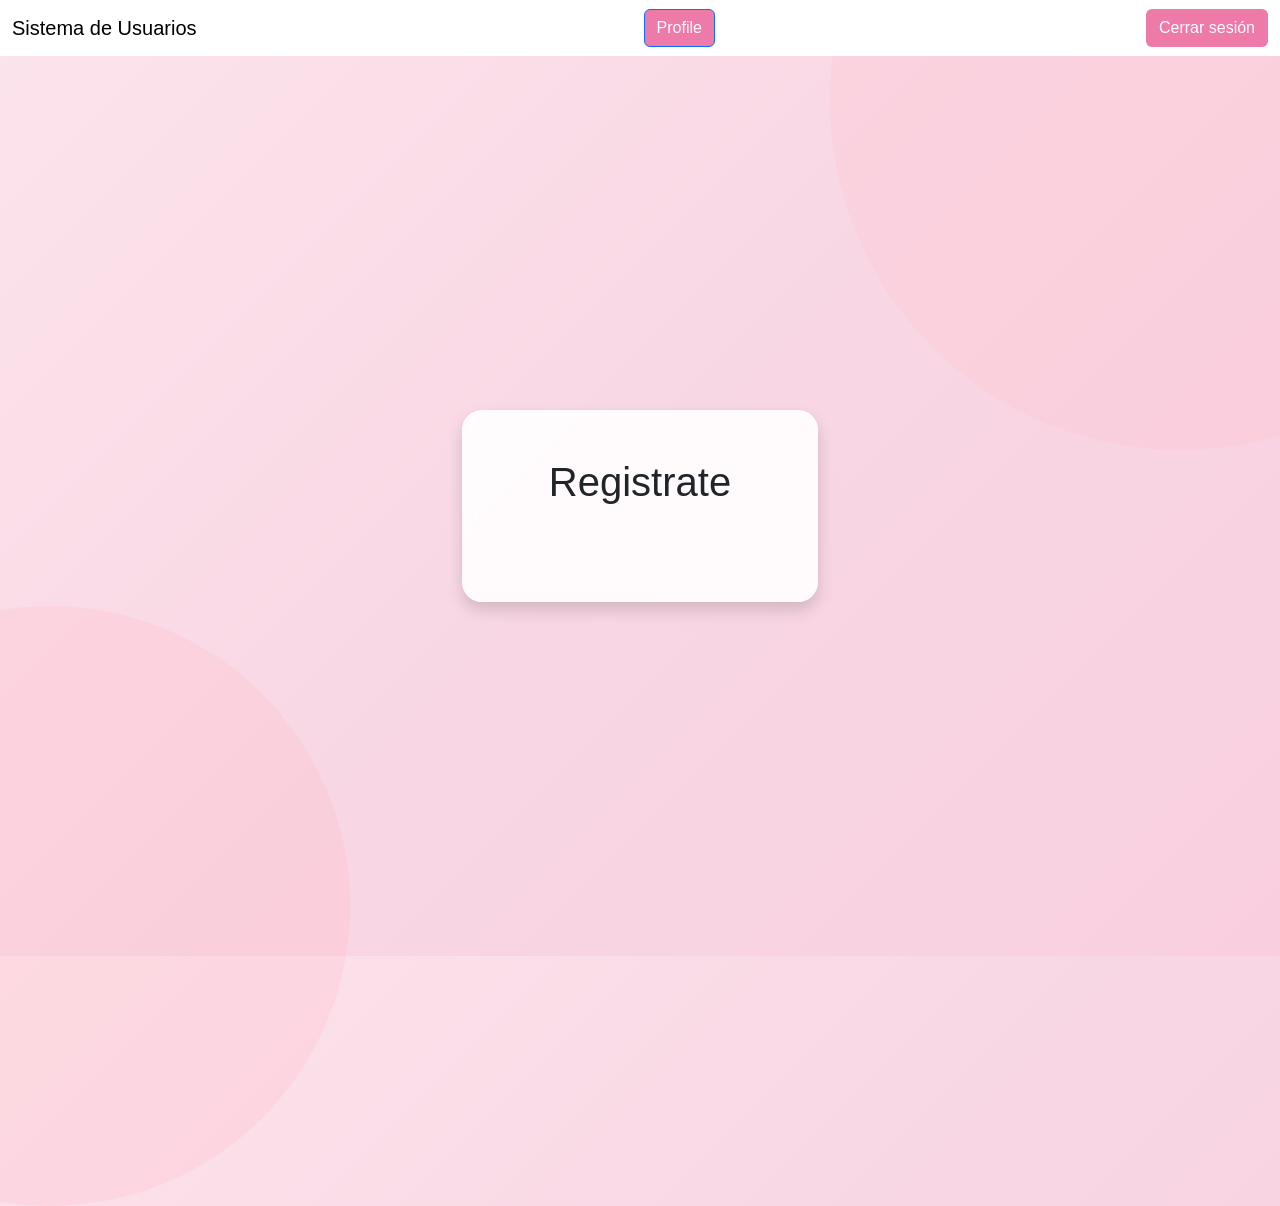
==== dashboard-usuario.html @ bf8bccd4 "inicialización de github" ====
<!DOCTYPE html>
<html lang="en">
<head>
    <meta charset="UTF-8">
    <meta name="viewport" content="width=device-width, initial-scale=1.0">
    <title>Dashboard</title>

    <!-- Bootstrap CSS -->
    <link href="https://cdn.jsdelivr.net/npm/bootstrap@5.3.8/dist/css/bootstrap.min.css" rel="stylesheet">
    <link rel="stylesheet" href="https://cdn.jsdelivr.net/npm/bootstrap-icons@1.13.1/font/bootstrap-icons.min.css">

    <!-- Despues de aca coloco mis css -->
    <link href="css/estilos.css" rel="stylesheet">
</head>
<body>
    <nav class="navbar navbar-expand-lg navbar-white bg-white">
        <div class="container-fluid">

            <a class="navbar-brand">
                Sistema de Usuarios
            </a>
    
            <button
                class="btn btn-primary"
                id="btn-editar-perfil"
                data-bs-toggle="modal"
                data-bs-target="#modalPerfil">

                Profile

            </button>

            <button
                id="btn-cerrar-sesion"
                class="btn">
                Cerrar sesión
            </button>
        </div>
    </nav>


    <div class="container vh-100" >
        <div class="row h-100 justify-content-center align-items-center">
            <div class="col-md-6 col-lg-4">
                <div class="card shadow">
                    <div class="card-body p-5 text-center">                                                         

                        <h1 class="titulo-login mb-5">Registrate</h1>
                    
                        
                    </div>
                </div>
            </div>
        </div>   
        
    </div>

    <!-- Bootstrap JS -->
    <script src="https://cdn.jsdelivr.net/npm/bootstrap@5.3.8/dist/js/bootstrap.bundle.min.js"></script>

    <!-- Despues de aca coloco mis js-->
</body>
</html>
---- css/estilos.css ----
body{



    background: linear-gradient(
        135deg,
        #fce4ec,
        #f8d7e4,
        #f9cfe0
    );

    position: relative;
    font-family: Arial, sans-serif;
}


body::before{
    content: "";
    position: absolute;
    width: 600px;
    height: 600px;
    background: rgba(255, 182, 193, 0.25);
    border-radius: 50%;
    bottom: -250px;
    left: -250px;
}


body::after{
    content: "";
    position: absolute;
    width: 700px;
    height: 700px;
    background: rgba(255, 192, 203, 0.25);
    border-radius: 50%;
    top: -250px;
    right: -250px;
    z-index: -1;
}


.card{
    background: rgba(255,255,255,0.9);
    backdrop-filter: blur(5px);
    border-radius: 20px;
    border: none;
    box-shadow: 0 10px 30px rgba(0,0,0,0.1);
}

.icono-login {
    width: 120px;
    height: 120px;

    background-color: #fae5ed;
    border-radius: 50%;

    display: flex;
    justify-content: center;
    align-items: center;

    margin: 0 auto 20px auto;
}

.icono-login img {
    width: 60px;
    height: 60px;
}

.btn {
    background-color: #ee7aaa;
    color: white;
}
navbar {
    margin-bottom: 30px;
    z-index: 1;
}
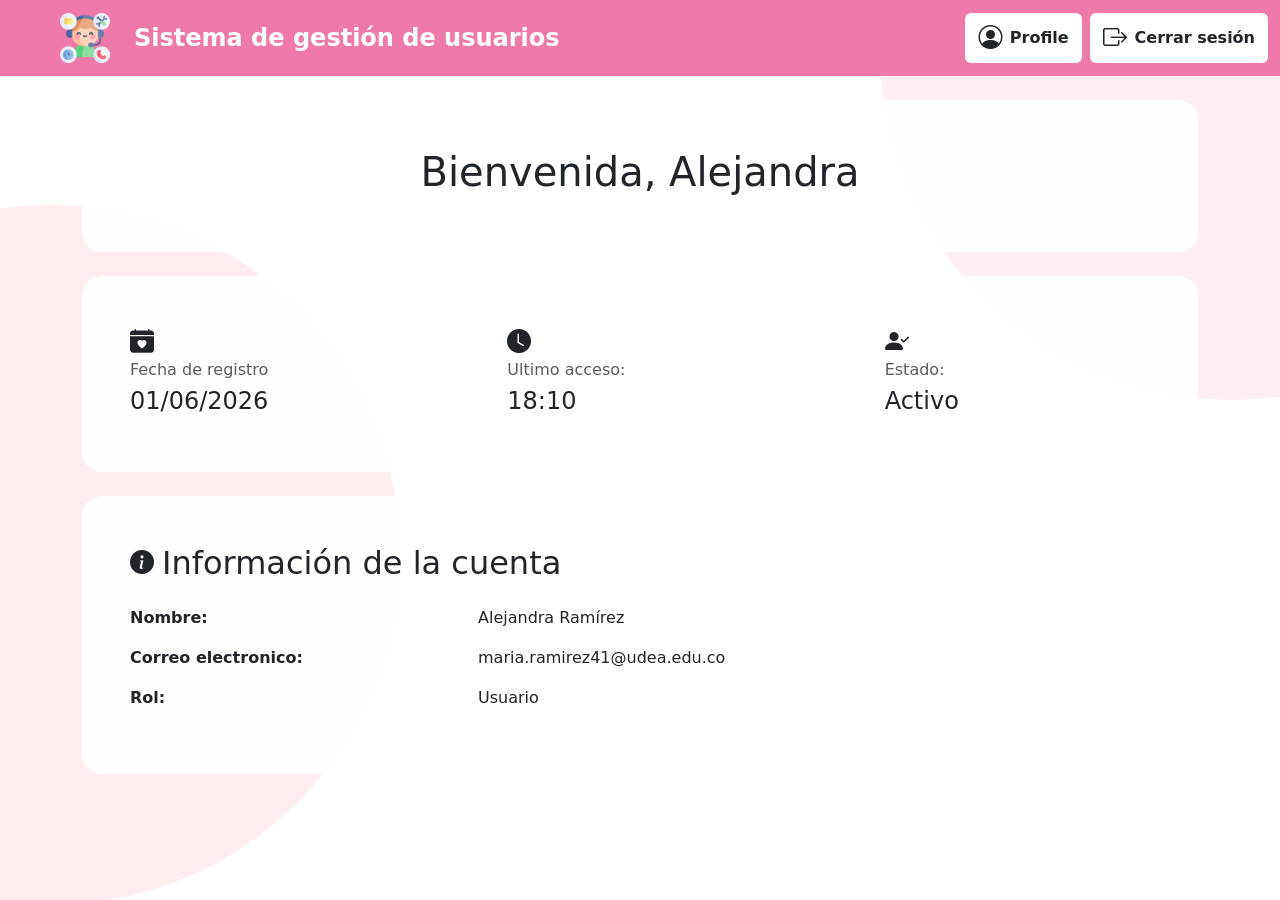
==== commit be86b8fd: "html de dashboard productos" ====
--- a/dashboard-usuario.html
+++ b/dashboard-usuario.html
@@ -12,52 +12,128 @@
     <!-- Despues de aca coloco mis css -->
     <link href="css/estilos.css" rel="stylesheet">
 </head>
-<body>
-    <nav class="navbar navbar-expand-lg navbar-white bg-white">
+<body class="dashboard">
+    <div class="decoracion-fondo"></div>
+    <nav class="navbar navbar-expand-lg navbar-dark">
         <div class="container-fluid">
-
-            <a class="navbar-brand">
-                Sistema de Usuarios
+            <a class="navbar-brand d-flex align-items-center ms-5 fs-4 fw-bold" href="#">
+                <img src="icon/gestion_usuarios.png" alt="Logo" width="50" height="50" class="d-inline-block align-text-top me-4">
+                Sistema de gestión de usuarios
             </a>
     
-            <button
-                class="btn btn-primary"
-                id="btn-editar-perfil"
-                data-bs-toggle="modal"
-                data-bs-target="#modalPerfil">
+            <div class="d-flex gap-2 ms-auto">
+                <button class="btn btn-nav d-flex align-items-center fw-bold"
+                    id="btn-editar-perfil"
+                    data-bs-toggle="modal"
+                    data-bs-target="#modalPerfil">
+                    <i class="bi bi-person-circle fs-4 me-2"></i>
+                    Profile
+                </button>
 
-                Profile
-
-            </button>
-
-            <button
-                id="btn-cerrar-sesion"
-                class="btn">
-                Cerrar sesión
-            </button>
+                <button id="btn-cerrar-sesion" class="btn btn-nav d-flex align-items-center fw-bold">
+                    <i class="bi bi-box-arrow-right fs-4 me-2"></i>
+                    Cerrar sesión
+                </button>
+            </div>
         </div>
     </nav>
 
 
-    <div class="container vh-100" >
-        <div class="row h-100 justify-content-center align-items-center">
-            <div class="col-md-6 col-lg-4">
-                <div class="card shadow">
-                    <div class="card-body p-5 text-center">                                                         
+    <main class="container mt-4">
 
-                        <h1 class="titulo-login mb-5">Registrate</h1>
-                    
-                        
+        <!-- Mensaje de bienvenida -->
+        <div class="row mb-4">
+            <div class="col">
+                <div class="card">
+                    <div class="card-body p-5 text-center">
+                        <h1>Bienvenida, Alejandra</h1>
                     </div>
                 </div>
             </div>
-        </div>   
-        
-    </div>
+        </div>
+
+        <!-- Cards de resumen -->
+        <div class="row g-3 mb-4">
+            <div class="col-md-4">
+                <div class="card">
+                    <div class="card-body p-5">
+                        <i class="bi bi-calendar-heart-fill fs-4"></i>
+                        <h6 class="text-muted">Fecha de registro</h6>
+                        <h4>01/06/2026</h4>
+                    </div>
+                </div>
+            </div>
+
+            <div class="col-md-4">
+                <div class="card">
+                    <div class="card-body p-5">
+                        <i class="bi bi-clock-fill fs-4"></i>
+                        <h6 class="text-muted">Ultimo acceso: </h6>
+                        <h4>18:10</h4>
+                    </div>
+                </div>
+            </div>
+
+            <div class="col-md-4">
+                <div class="card">
+                    <div class="card-body p-5">
+                        <i class="bi bi-person-check-fill fs-4"></i>
+                        <h6 class="text-muted">Estado: </h6>
+                        <h4>Activo</h4>
+                    </div>
+                </div>
+            </div>
+        </div>
+
+        <!-- Informacion de la cuenta -->
+        <div class="row">
+            <div class="col">
+                <div class="card">
+                    <div class="card-body p-5">
+                        <div class="d-flex align-items-center gap-2 mb-4">
+                            <i class="bi bi-info-circle-fill fs-4"></i>
+                            <h2 class="m-0">Información de la cuenta</h2>
+                        </div>
+                        <div class="row mb-3">
+                            <div class="col-4">
+                                <strong>Nombre: </strong>
+                            </div>
+
+                            <div class="col-8">
+                                Alejandra Ramírez
+                            </div>
+                        </div>
+
+                        <div class="row mb-3">
+                            <div class="col-4">
+                                <strong>Correo electronico:</strong>
+                            </div>
+
+                            <div class="col-8">
+                                maria.ramirez41@udea.edu.co
+                            </div>
+                        </div>
+                        
+                        <div class="row mb-3">
+                            <div class="col-4">
+                                <strong>Rol:</strong>
+                            </div>
+
+                            <div class="col-8">
+                                Usuario
+                            </div>
+                        </div>
+                    </div>
+                </div>
+            </div>
+        </div>
+
+    </main>
 
     <!-- Bootstrap JS -->
     <script src="https://cdn.jsdelivr.net/npm/bootstrap@5.3.8/dist/js/bootstrap.bundle.min.js"></script>
 
     <!-- Despues de aca coloco mis js-->
+
 </body>
 </html>
--- a/css/estilos.css
+++ b/css/estilos.css
@@ -1,76 +1,179 @@
-body{
+.fondo-principal{
+    min-height: 100vh;
+    margin: 0;
 
-
-
+    display: flex;
+    justify-content: center; /* centra horizontalmente */
+    align-items: center;     /* centra verticalmente */
+    overflow-x: hidden;
+    overflow-y: hidden;
     background: linear-gradient(
         135deg,
         #fce4ec,
         #f8d7e4,
         #f9cfe0
     );
+}
 
+body{
+    overflow-x: hidden; /* elimina scroll horizontal */
+}
+
+/*Barra de navegacion*/
+.navbar{
     position: relative;
-    font-family: Arial, sans-serif;
+    background-color: #ee7aaa;
+    z-index: 10;
+}
+
+/*Botones barra de navegacion*/
+.btn-nav{
+    background-color: #ffffff;
 }
 
 
-body::before{
-    content: "";
-    position: absolute;
-    width: 600px;
-    height: 600px;
-    background: rgba(255, 182, 193, 0.25);
-    border-radius: 50%;
-    bottom: -250px;
-    left: -250px;
-}
-
-
-body::after{
-    content: "";
-    position: absolute;
-    width: 700px;
-    height: 700px;
-    background: rgba(255, 192, 203, 0.25);
-    border-radius: 50%;
-    top: -250px;
-    right: -250px;
+/* Formas decorativas  */
+.decoracion-fondo{
+    position: fixed;
+    inset: 0;
     z-index: -1;
 }
 
+.decoracion-fondo::before{
+    content: "";
+    position: fixed;
 
+    width: 700px;
+    height: 700px;
+
+    border-radius: 50%;
+
+    background: rgba(255, 182, 193, 0.25);
+
+    left: -300px;
+    bottom: -5px;
+
+    z-index: -1;
+}
+
+.decoracion-fondo::after{
+    content: "";
+    position: fixed;
+
+    width: 700px;
+    height: 700px;
+
+    border-radius: 50%;
+
+    background: rgba(255, 192, 203, 0.25);
+
+    right: -300px;
+    top: -300px;
+
+    z-index: -1;
+}
+
+/* Tarjeta */
 .card{
+    border: none;
+    border-radius: 20px;
     background: rgba(255,255,255,0.9);
     backdrop-filter: blur(5px);
-    border-radius: 20px;
-    border: none;
-    box-shadow: 0 10px 30px rgba(0,0,0,0.1);
 }
 
-.icono-login {
-    width: 120px;
-    height: 120px;
-
-    background-color: #fae5ed;
+/* Imagen */
+.icono-login img{
+    width: 100px;
+    height: 100px;
     border-radius: 50%;
-
-    display: flex;
-    justify-content: center;
-    align-items: center;
-
-    margin: 0 auto 20px auto;
+    background-color: #fce4ec;
+    padding: 10px;
 }
 
-.icono-login img {
+/* Título */
+.titulo-login{
+    color: #3b3b3b;
+    font-weight: bold;
+}
+
+/* Inputs */
+.input-group-text{
+    background-color: #fff5f7;
+    border: 1px solid #f8bbd0;
+    color: #f48fb1;
+}
+
+.form-control{
+    border: 1px solid #f8bbd0;
+}
+
+.form-control:focus{
+    border-color: #f48fb1;
+    box-shadow: 0 0 0 0.2rem rgba(244, 143, 177, 0.25);
+}
+
+/* Botón */
+.btn-login{
+    background-color: #f48fb1;
+    color: white;
+    border: none;
+    padding: 10px 25px;
+    border-radius: 10px;
+    transition: 0.3s;
+}
+
+.btn-login:hover{
+    background-color: #ec6f9f;
+    color: white;
+}
+
+/* Enlace */
+a{
+    color: #f48fb1;
+    font-weight: 500;
+}
+
+a:hover{
+    color: #ec6f9f;
+}
+
+/* Tarjeta */
+.contenedor{
+    width: 400px;
+    height: 550px;
+    background: rgba(255,255,255,0.85);
+    backdrop-filter: blur(5px);
+    border-radius: 20px;
+    box-shadow: 0 10px 30px rgba(0,0,0,0.1);
+    position: relative;
+    z-index: 1;
+}
+
+.card-top{
+    position: absolute;
+    top: 0px;
+    left: 50%;
+    transform: translateX(-50%);
+    width: 100%;
+    height: 70px;
+    display: flex;
+    align-items: center;
+    justify-content: flex-start;
+    padding-left: 20px;
+    gap: 15px;
+    border-radius: 10px;
+    background: rgba(255,255,255,0.9);
+    backdrop-filter: blur(5px);
+    z-index: 1;
+}
+
+.icono-admin img{
+    display: flex;
+    align-items: center;
     width: 60px;
     height: 60px;
+    border-radius: 50%;
+    background-color: #fce4ec;
+    padding: 10px;
 }
 
-.btn {
-    background-color: #ee7aaa;
-    color: white;
-}
-navbar {
-    margin-bottom: 30px;
-    z-index: 1;
-}
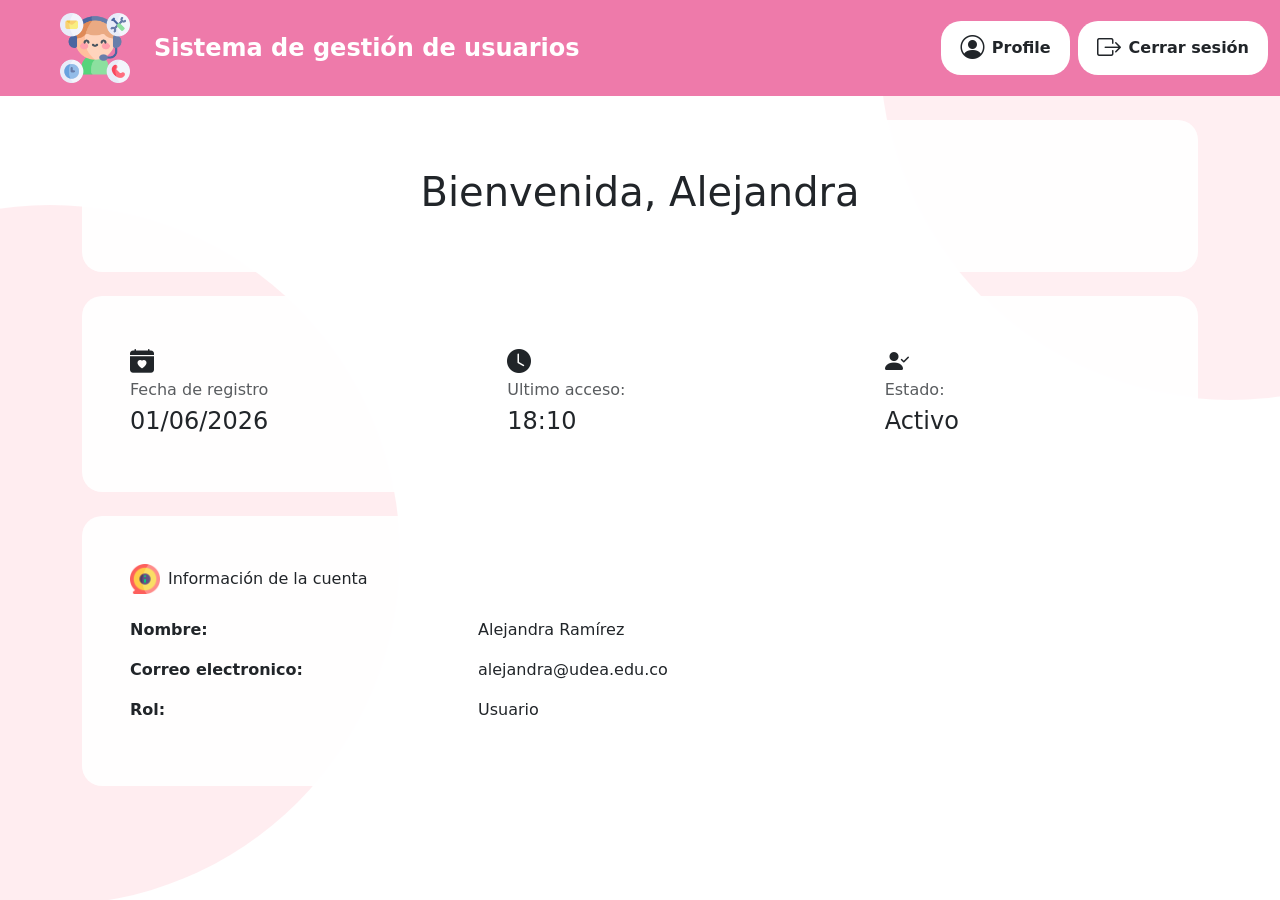
==== commit 37175e49: "Ventanas modales de usuarios" ====
--- a/dashboard-usuario.html
+++ b/dashboard-usuario.html
@@ -17,20 +17,20 @@
     <nav class="navbar navbar-expand-lg navbar-dark">
         <div class="container-fluid">
             <a class="navbar-brand d-flex align-items-center ms-5 fs-4 fw-bold" href="#">
-                <img src="icon/gestion_usuarios.png" alt="Logo" width="50" height="50" class="d-inline-block align-text-top me-4">
+                <img src="icon/gestion_usuarios.png" alt="Logo" width="70" height="70" class="d-inline-block align-text-top me-4">
                 Sistema de gestión de usuarios
             </a>
     
             <div class="d-flex gap-2 ms-auto">
                 <button class="btn btn-nav d-flex align-items-center fw-bold"
-                    id="btn-editar-perfil"
+                    id="btn-profile"
                     data-bs-toggle="modal"
                     data-bs-target="#modalPerfil">
                     <i class="bi bi-person-circle fs-4 me-2"></i>
                     Profile
                 </button>
 
-                <button id="btn-cerrar-sesion" class="btn btn-nav d-flex align-items-center fw-bold">
+                <button id="btn-logout" class="btn btn-nav d-flex align-items-center fw-bold">
                     <i class="bi bi-box-arrow-right fs-4 me-2"></i>
                     Cerrar sesión
                 </button>
@@ -91,7 +91,7 @@
                 <div class="card">
                     <div class="card-body p-5">
                         <div class="d-flex align-items-center gap-2 mb-4">
-                            <i class="bi bi-info-circle-fill fs-4"></i>
+                            <img src="icon/informacion.png" alt="Informacion" width="30" height="30" class=">
                             <h2 class="m-0">Información de la cuenta</h2>
                         </div>
                         <div class="row mb-3">
@@ -110,7 +110,7 @@
                             </div>
 
                             <div class="col-8">
-                                maria.ramirez41@udea.edu.co
+                                alejandra@udea.edu.co
                             </div>
                         </div>
                         
@@ -130,6 +130,132 @@
 
     </main>
 
+    <!-- Ventana modal profile -->
+    <div class="modal fade" id="modalPerfil" tabindex="-1">
+
+        <div class="modal-dialog">
+            <div class="modal-content">
+                <!-- Cabecera -->
+                <div class="modal-header">
+                    <img src="icon/action.png" alt="Editar" width="30" height="30" class="d-inline-block">
+                    <h5 class="modal-title fw-bold">
+                        Gestión del perfil
+                    </h5>
+
+                    <button
+                        type="button"
+                        class="btn-close"
+                        data-bs-dismiss="modal">
+                    </button>
+                </div>
+
+                <!-- Cuerpo -->
+                <div class="modal-body">
+                <p> 
+                    <i class="bi bi-info-circle-fill me-2"></i>
+                    Actualiza tu información personal y las credenciales de acceso.
+                </p>
+
+                    <div class="input-group mb-4">
+                        <span class="input-group-text">
+                            <i class="bi bi-file-earmark-person-fill fs-4"></i>
+                        </span>
+
+                        <input type="text" class="form-control" placeholder="Nombre">
+                    </div>
+                
+                    <div class="input-group mb-4">
+                        <span class="input-group-text">
+                            <i class="bi bi-envelope-heart-fill fs-4"></i>
+                        </span>
+
+                        <input type="email" class="form-control" placeholder="Correo electronico">
+                    </div>
+
+                    <div class="input-group mb-4">
+                        <span class="input-group-text">
+                            <i class="bi bi-lock-fill fs-4"></i>
+                        </span>
+
+                        <input type="password" class="form-control" placeholder="Contraseña (Opcional)">
+                    </div>
+
+                </div>
+
+                <!-- Pie -->
+                <div class="modal-footer">
+
+                    <button id="btn-eliminar"
+                        type="button"
+                        class="btn btn-eliminar"
+                        data-bs-toggle="modal"
+                        data-bs-target="#modalConfirmarEliminar">
+                        <i class="bi bi-exclamation-triangle-fill me-2"></i>
+                        Eliminar cuenta
+                    </button>
+
+                    <button id="btn-guardar"
+                        type="button"
+                        class="btn btn-form">
+                        <i class="bi bi-floppy-fill me-2"></i>
+                        Guardar cambios
+                    </button>
+
+                </div>
+
+            </div>
+
+        </div>
+
+    </div>
+
+    <!-- Modal confirmacion eliminar cuenta -->
+    <div class="modal fade" id="modalConfirmarEliminar" tabindex="-1">
+        <div class="modal-dialog modal-dialog-centered">
+            <div class="modal-content">
+                <div class="modal-header">
+                    <h5 class="modal-title">
+                        <i class="bi bi-exclamation-triangle-fill text-danger me-2"></i>
+                        Confirmar eliminación
+                    </h5>
+
+                    <button
+                        type="button"
+                        class="btn-close"
+                        data-bs-dismiss="modal">
+                    </button>
+                </div>
+
+                <div class="modal-body">
+                    <p>
+                        ¿Esta seguro de que desea eliminar su cuenta?
+                    </p>
+
+                    <p class="text-danger fw-semibold">
+                        Esta acción no se puede deshacer.
+                    </p>
+                </div>
+
+                <div class="modal-footer">
+                    <button
+                        type="button"
+                        class="btn btn-secondary"
+                        data-bs-dismiss="modal">
+
+                        Cancelar
+                    </button>
+
+                    <button
+                        type="button"
+                        class="btn btn-eliminar">
+
+                        Sí, eliminar cuenta
+                    </button>
+                </div>
+            </div>
+        </div>
+    </div>
+
     <!-- Bootstrap JS -->
     <script src="https://cdn.jsdelivr.net/npm/bootstrap@5.3.8/dist/js/bootstrap.bundle.min.js"></script>
 
--- a/css/estilos.css
+++ b/css/estilos.css
@@ -13,6 +13,7 @@
         #f8d7e4,
         #f9cfe0
     );
+    z-index: 1;
 }
 
 body{
@@ -28,15 +29,25 @@
 
 /*Botones barra de navegacion*/
 .btn-nav{
-    background-color: #ffffff;
+    background-color: #ffffff;  
+    border-radius: 20px;
+    padding: 8px 18px;
 }
 
+.btn-eliminar{
+    background-color: #e74c3c;
+    border: none;
+    padding: 10px 25px;
+    border-radius: 20px;
+    transition: 0.3s;
+    color: white;
+}
 
 /* Formas decorativas  */
 .decoracion-fondo{
     position: fixed;
     inset: 0;
-    z-index: -1;
+    z-index: 0;
 }
 
 .decoracion-fondo::before{
@@ -53,7 +64,7 @@
     left: -300px;
     bottom: -5px;
 
-    z-index: -1;
+    z-index: 0;
 }
 
 .decoracion-fondo::after{
@@ -70,7 +81,7 @@
     right: -300px;
     top: -300px;
 
-    z-index: -1;
+    z-index: 0;
 }
 
 /* Tarjeta */
@@ -113,18 +124,18 @@
 }
 
 /* Botón */
-.btn-login{
-    background-color: #f48fb1;
+.btn-form{
+    background-color: #ee7aaa;
     color: white;
     border: none;
     padding: 10px 25px;
-    border-radius: 10px;
+    border-radius: 20px;
     transition: 0.3s;
 }
 
-.btn-login:hover{
+.btn-form:hover{
     background-color: #ec6f9f;
-    color: white;
+    color: rgb(146, 143, 143);
 }
 
 /* Enlace */
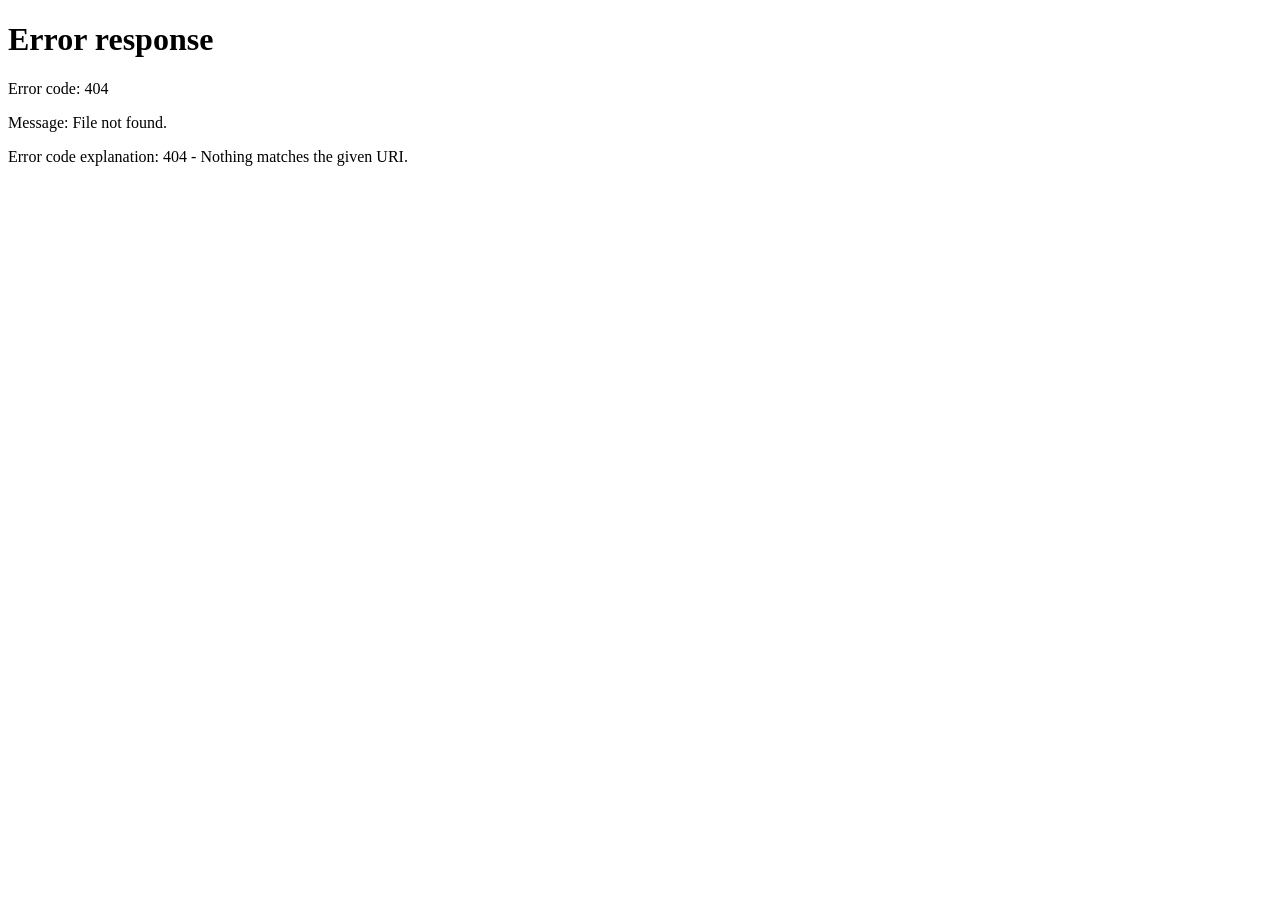
==== commit 6d5551db: "panel admin funcional, pero aun no puede borrar usuarios" ====
--- a/dashboard-usuario.html
+++ b/dashboard-usuario.html
@@ -12,7 +12,9 @@
     <!-- Despues de aca coloco mis css -->
     <link href="css/estilos.css" rel="stylesheet">
 </head>
-<body class="dashboard">
+<div class="col-8">
+
+</div><body class="dashboard">
     <div class="decoracion-fondo"></div>
     <nav class="navbar navbar-expand-lg navbar-dark">
         <div class="container-fluid">
@@ -46,7 +48,7 @@
             <div class="col">
                 <div class="card">
                     <div class="card-body p-5 text-center">
-                        <h1>Bienvenida, Alejandra</h1>
+                        <h1 id="bienvenida"></h1>
                     </div>
                 </div>
             </div>
@@ -59,7 +61,7 @@
                     <div class="card-body p-5">
                         <i class="bi bi-calendar-heart-fill fs-4"></i>
                         <h6 class="text-muted">Fecha de registro</h6>
-                        <h4>01/06/2026</h4>
+                        <h4 id="fecha-registro"></h4>
                     </div>
                 </div>
             </div>
@@ -69,7 +71,7 @@
                     <div class="card-body p-5">
                         <i class="bi bi-clock-fill fs-4"></i>
                         <h6 class="text-muted">Ultimo acceso: </h6>
-                        <h4>18:10</h4>
+                        <h4 id="ultimo-acceso"></h4>
                     </div>
                 </div>
             </div>
@@ -79,7 +81,7 @@
                     <div class="card-body p-5">
                         <i class="bi bi-person-check-fill fs-4"></i>
                         <h6 class="text-muted">Estado: </h6>
-                        <h4>Activo</h4>
+                        <h4 id="estado-cuenta"></h4>
                     </div>
                 </div>
             </div>
@@ -99,9 +101,7 @@
                                 <strong>Nombre: </strong>
                             </div>
 
-                            <div class="col-8">
-                                Alejandra Ramírez
-                            </div>
+                            <div class="col-8" id="info-nombre"></div>
                         </div>
 
                         <div class="row mb-3">
@@ -109,9 +109,7 @@
                                 <strong>Correo electronico:</strong>
                             </div>
 
-                            <div class="col-8">
-                                alejandra@udea.edu.co
-                            </div>
+                            <div class="col-8" id="info-correo"></div>
                         </div>
                         
                         <div class="row mb-3">
@@ -119,9 +117,7 @@
                                 <strong>Rol:</strong>
                             </div>
 
-                            <div class="col-8">
-                                Usuario
-                            </div>
+                            <div class="col-8" id="info-rol"></div>
                         </div>
                     </div>
                 </div>
@@ -161,7 +157,7 @@
                             <i class="bi bi-file-earmark-person-fill fs-4"></i>
                         </span>
 
-                        <input type="text" class="form-control" placeholder="Nombre">
+                        <input id="editar-nombre" type="text" class="form-control" placeholder="Nombre">
                     </div>
                 
                     <div class="input-group mb-4">
@@ -169,7 +165,7 @@
                             <i class="bi bi-envelope-heart-fill fs-4"></i>
                         </span>
 
-                        <input type="email" class="form-control" placeholder="Correo electronico">
+                        <input id="editar-correo" type="email" class="form-control" placeholder="Correo electronico">
                     </div>
 
                     <div class="input-group mb-4">
@@ -177,7 +173,7 @@
                             <i class="bi bi-lock-fill fs-4"></i>
                         </span>
 
-                        <input type="password" class="form-control" placeholder="Contraseña (Opcional)">
+                        <input id="editar-password" type="password" class="form-control" placeholder="Contraseña (Opcional)">
                     </div>
 
                 </div>
@@ -260,6 +256,6 @@
     <script src="https://cdn.jsdelivr.net/npm/bootstrap@5.3.8/dist/js/bootstrap.bundle.min.js"></script>
 
     <!-- Despues de aca coloco mis js-->
-
+    <script src="js/dashboard.js"></script>
 </body>
 </html>
--- a/css/estilos.css
+++ b/css/estilos.css
@@ -178,13 +178,122 @@
     z-index: 1;
 }
 
-.icono-admin img{
-    display: flex;
-    align-items: center;
-    width: 60px;
-    height: 60px;
+.icono-admin{
+    display: flex;
+    align-items: center;
+    width: 70px;
+    height: 70px;
     border-radius: 50%;
     background-color: #fce4ec;
     padding: 10px;
 }
 
+.icono-modal{
+    display: flex;
+    align-items: center;
+    width: 50px;
+    height: 50px;
+    border-radius: 50%;
+    background-color: #fce4ec;
+    flex-shrink: 0;
+    padding-left: 10px;
+}
+
+.icono-modal img{
+    width: 30px;
+    height: 30px;
+}
+
+.btn-accion{
+    width: 38px;
+    height: 38px;
+    border-radius: 50%;
+    border: none;
+    background-color: #fde6ef;
+    color: #ee7aaa;
+    transition: all .3s;
+    align-items: center;
+    justify-content: center;
+
+    padding: 0;
+}
+.btn-accion i{
+    display: flex;
+    align-items: center;
+    justify-content: center;
+    line-height: 1;
+    font-size: 1rem;
+}
+
+.btn-accion:hover{
+    background-color: #ee7aaa;
+    color: white;
+}
+
+.badge-rol{
+    display: inline-flex;
+    justify-content: center;
+    align-items: center;
+    width: 110px;
+    border: 1px solid #ee7aaa;
+    border-radius: 10px;
+    background-color: #ffffff;
+    color: #ee7aaa;
+    font-size: 0.85rem;
+    font-weight: 600;
+}
+
+.badge-rol-delete{
+    display: inline-block;
+    padding: 5px 12px;
+    border: 1px solid #ee7aaa;
+    border-radius: 10px;
+    background-color: #ffffff;
+    color: #ee7aaa;
+    font-size: 1.15rem;
+    font-weight: 600;
+}
+
+/* Botón del dropdown */
+.btn-rol{
+    background: #fce4ec;
+    color: #ec6f9f;
+
+    border: 1px solid #f8bbd0;
+    border-radius: 12px;
+
+    font-weight: 600;
+    padding: 12px;
+
+    transition: all .3s ease;
+}
+
+.btn-rol:hover{
+    background: #f8d7e4;
+    color: #e45d95;
+}
+
+.btn-rol:focus{
+    box-shadow: 0 0 0 0.25rem rgba(238,122,170,.25);
+}
+
+.dropdown-menu{
+    border: none;
+    border-radius: 12px;
+    overflow: hidden;
+    box-shadow: 0 8px 20px rgba(0,0,0,.08);
+    padding: 8px;
+}
+
+.dropdown-item{
+    border-radius: 8px;
+    color: #555;
+    font-weight: 500;
+    padding: 10px 14px;
+    transition: .2s;
+}
+
+.dropdown-item:hover{
+    background: #fce4ec;
+    color: #ec6f9f;
+}
